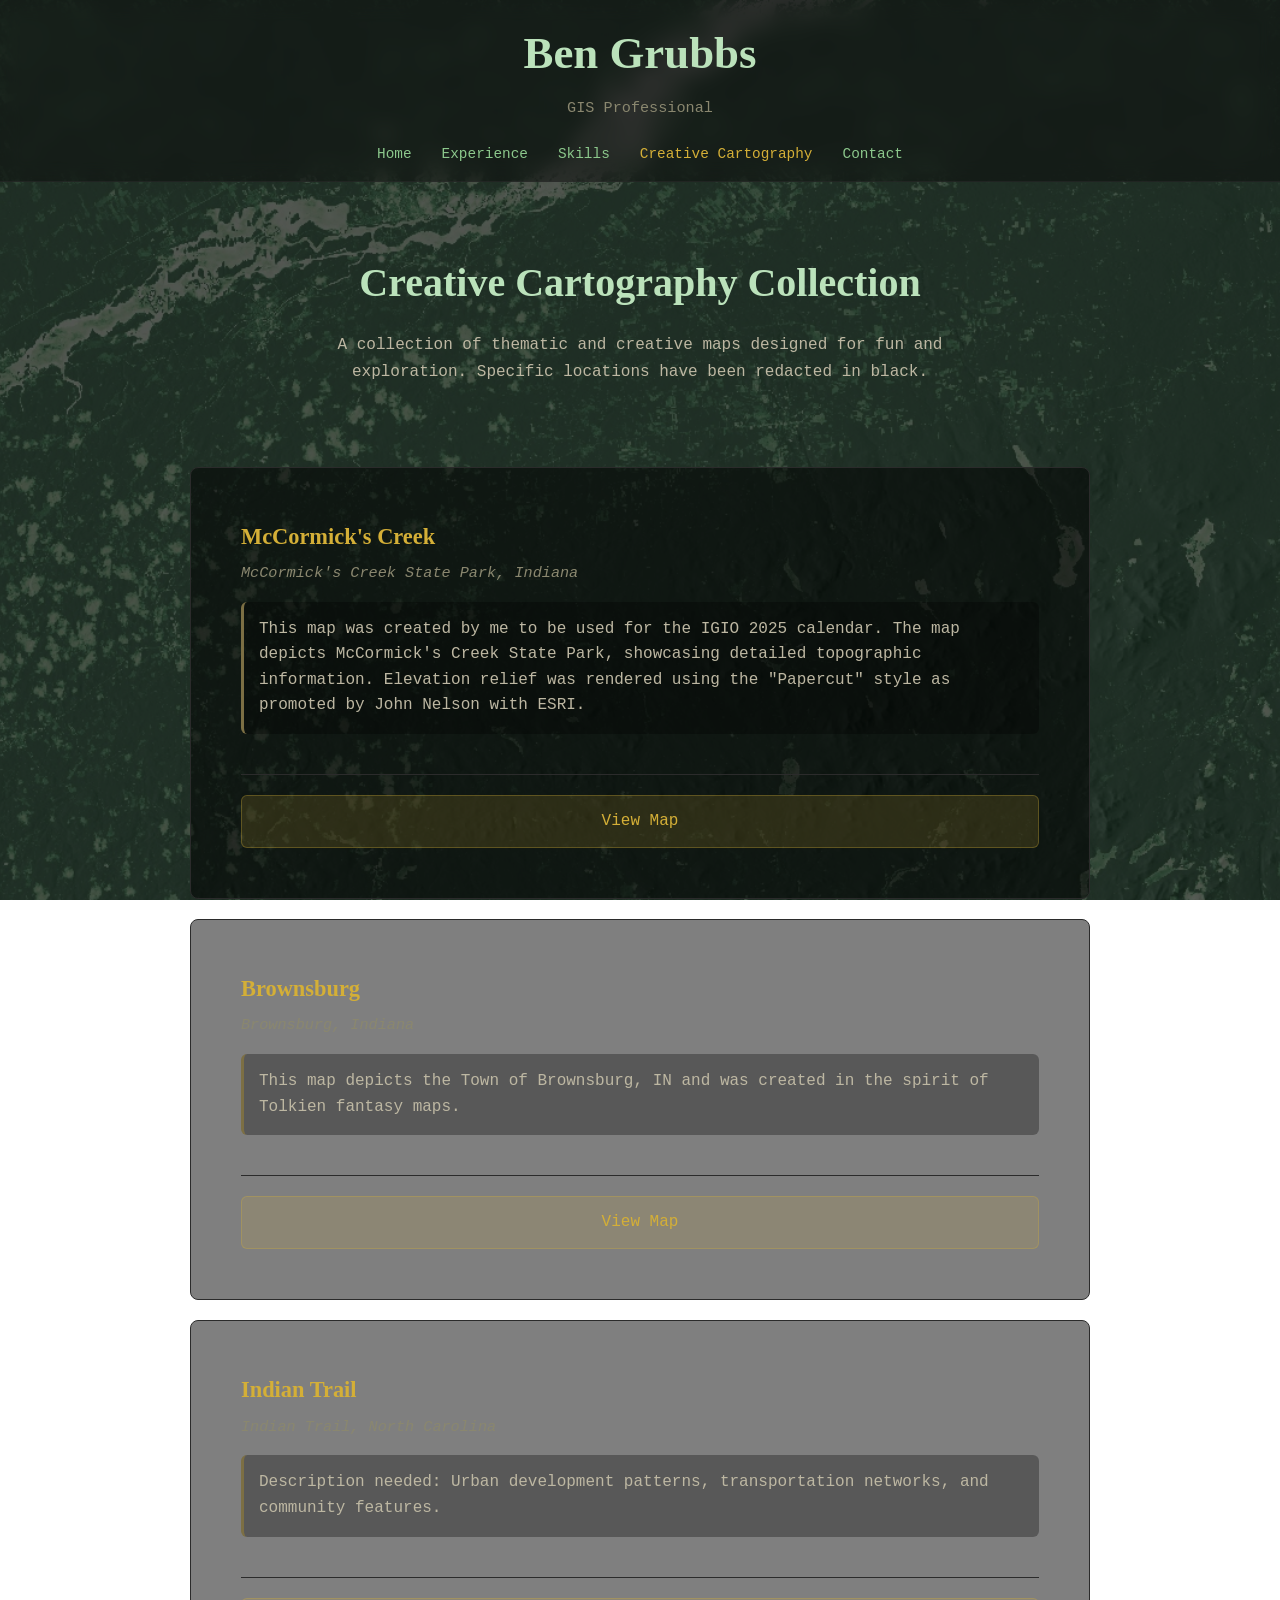
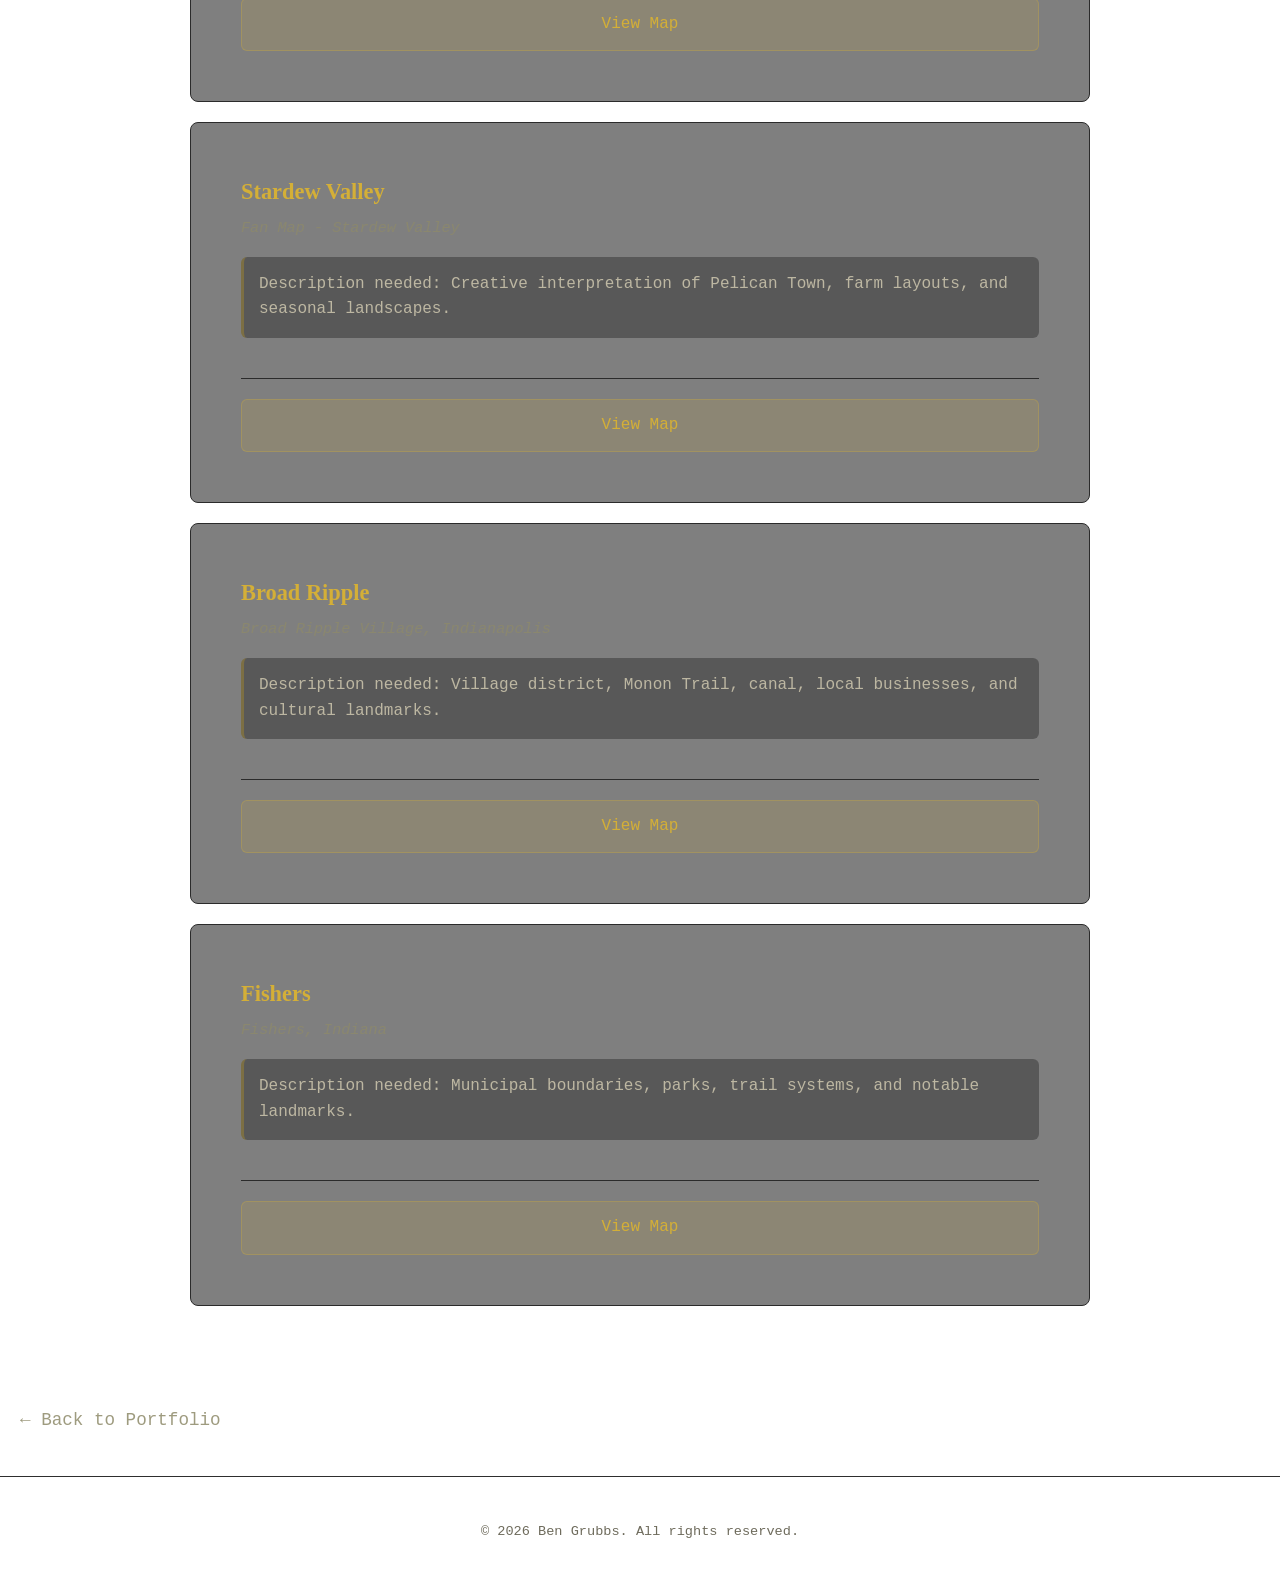
==== cartography.html @ 24f66b5e "initial commit" ====
<!DOCTYPE html>
<html lang="en">
<head>
    <meta charset="UTF-8">
    <meta name="viewport" content="width=device-width, initial-scale=1.0">
    <title>Creative Cartography Collection</title>
    <link rel="stylesheet" href="styles.css">
    <style>
        /* Map Collection Page Styles */
        .map-collection-header {
            text-align: center;
            padding: 60px 20px 20px;
        }
        
        .map-collection-header h1 {
            font-family: "Cinzel", serif;
            color: #bbe2bb;
            font-size: 2.5rem;
            margin-bottom: 15px;
        }
        
        .map-collection-header p {
            color: #bdb7a2;
            max-width: 700px;
            margin: 0 auto;
        }
        
        /* Gallery Grid Layout */
        .map-gallery {
            display: grid;
            grid-template-columns: repeat(auto-fit, minmax(350px, 1fr));
            gap: 30px;
            max-width: 1400px;
            margin: 40px auto;
            padding: 20px;
        }
        
        .map-card {
            background: rgba(0, 0, 0, 0.5);
            border: 1px solid #2b2b2b;
            border-radius: 12px;
            overflow: hidden;
            transition: all 0.3s ease;
            backdrop-filter: blur(5px);
            display: flex;
            flex-direction: column;
        }
        
        .map-card:hover {
            transform: translateY(-8px);
            border-color: #7c6f44;
            box-shadow: 0 10px 30px rgba(0, 0, 0, 0.5);
            background: rgba(0, 0, 0, 0.7);
        }
        
        /* Map Preview/Thumbnail Area */
        .map-preview {
            width: 100%;
            height: 220px;
            background: #1a1a1a;
            position: relative;
            cursor: pointer;
            border-bottom: 1px solid #2b2b2b;
            overflow: hidden;
        }
        
        .map-thumbnail {
            width: 100%;
            height: 100%;
            object-fit: cover;
            transition: transform 0.5s ease;
        }
        
        .map-card:hover .map-thumbnail {
            transform: scale(1.05);
        }
        
        /* Placeholder for maps without thumbnails */
        .map-preview-placeholder {
            width: 100%;
            height: 100%;
            display: flex;
            flex-direction: column;
            align-items: center;
            justify-content: center;
            background: linear-gradient(135deg, #1a1a1a 0%, #2a2a2a 100%);
            color: #d4af37;
        }
        
        .placeholder-icon {
            font-size: 4rem;
            margin-bottom: 10px;
            opacity: 0.7;
        }
        
        .placeholder-text {
            font-family: "Cinzel", serif;
            font-size: 1rem;
            color: #8a876f;
        }
        
        /* Overlay for preview click */
        .map-preview-overlay {
            position: absolute;
            top: 0;
            left: 0;
            right: 0;
            bottom: 0;
            background: rgba(0, 0, 0, 0.5);
            display: flex;
            align-items: center;
            justify-content: center;
            opacity: 0;
            transition: opacity 0.3s ease;
        }
        
        .map-preview:hover .map-preview-overlay {
            opacity: 1;
        }
        
        .preview-icon {
            background: rgba(212, 175, 55, 0.9);
            color: #0b0b0b;
            padding: 12px 24px;
            border-radius: 30px;
            font-weight: bold;
            transform: translateY(20px);
            transition: transform 0.3s ease;
        }
        
        .map-preview:hover .preview-icon {
            transform: translateY(0);
        }
        
        /* Map Information */
        .map-info {
            padding: 25px;
            flex: 1;
            display: flex;
            flex-direction: column;
        }
        
        .map-title {
            color: #d4af37;
            font-size: 1.4rem;
            margin: 0 0 5px 0;
            font-family: "Cinzel", serif;
        }
        
        .map-location {
            color: #8a876f;
            font-size: 0.9rem;
            margin: 0 0 15px 0;
            font-style: italic;
        }
        
        /* Description placeholder */
        .map-description {
            color: #bdb7a2;
            font-size: 0.95rem;
            line-height: 1.6;
            margin: 0 0 20px 0;
            flex: 1;
        }
        
        .description-placeholder {
            color: #6e6b5c;
            font-style: italic;
            background: rgba(255, 255, 255, 0.03);
            padding: 12px;
            border-radius: 6px;
            border-left: 3px solid #7c6f44;
        }
        
        /* Action Buttons */
        .map-actions {
            display: flex;
            gap: 12px;
            margin-top: 20px;
            border-top: 1px solid #2b2b2b;
            padding-top: 20px;
        }
        
        .view-btn, .download-btn {
            flex: 1;
            text-align: center;
            padding: 12px;
            border-radius: 6px;
            text-decoration: none;
            font-size: 0.95rem;
            transition: all 0.3s ease;
            font-weight: 500;
        }
        
        .view-btn {
            background: rgba(212, 175, 55, 0.15);
            color: #d4af37;
            border: 1px solid rgba(212, 175, 55, 0.3);
        }
        
        .view-btn:hover {
            background: rgba(212, 175, 55, 0.25);
            border-color: #d4af37;
            transform: translateY(-2px);
        }
        
        .download-btn {
            background: rgba(140, 200, 140, 0.15);
            color: #8cc88c;
            border: 1px solid rgba(140, 200, 140, 0.3);
        }
        
        .download-btn:hover {
            background: rgba(140, 200, 140, 0.25);
            border-color: #8cc88c;
            transform: translateY(-2px);
        }
        
        /* Modal for full-screen viewing */
        .modal {
            display: none;
            position: fixed;
            top: 0;
            left: 0;
            width: 100%;
            height: 100%;
            background: rgba(0, 0, 0, 0.98);
            z-index: 2000;
            padding: 30px;
            box-sizing: border-box;
            backdrop-filter: blur(10px);
        }
        
        .modal.active {
            display: flex;
            flex-direction: column;
        }
        
        .modal-content {
            flex: 1;
            width: 100%;
            height: calc(100% - 80px);
            border: none;
            background: white;
            border-radius: 8px;
        }
        
        .modal-header {
            display: flex;
            justify-content: space-between;
            align-items: center;
            margin-bottom: 20px;
            color: white;
            padding: 0 10px;
        }
        
        .modal-header h2 {
            color: #d4af37;
            margin: 0;
            font-family: "Cinzel", serif;
        }
        
        .close-modal {
            background: none;
            border: none;
            color: white;
            font-size: 3rem;
            cursor: pointer;
            padding: 0 15px;
            line-height: 1;
            transition: color 0.3s ease;
        }
        
        .close-modal:hover {
            color: #d4af37;
        }
        
        .back-link {
            display: inline-block;
            margin: 20px 0 40px 20px;
            color: #9e9b7f;
            text-decoration: none;
            font-size: 1.1rem;
            transition: color 0.3s ease;
        }
        
        .back-link:hover {
            color: #d4af37;
        }
        
        .back-link::before {
            content: "← ";
        }
        
        /* Responsive Design */
        @media screen and (max-width: 768px) {
            .map-gallery {
                grid-template-columns: 1fr;
                gap: 20px;
            }
            
            .modal {
                padding: 15px;
            }
            
            .modal-header h2 {
                font-size: 1.2rem;
            }
        }
        
        @media screen and (max-width: 600px) {
            .map-collection-header h1 {
                font-size: 2rem;
            }
            
            .map-actions {
                flex-direction: column;
            }
            
            .map-preview {
                height: 180px;
            }
        }
    </style>
</head>
<body>
    <header>
        <h1>Ben Grubbs</h1>
        <div class="tagline">GIS Professional</div>
        <nav>
            <a href="index.html">Home</a>
            <a href="index.html#experience">Experience</a>
            <a href="index.html#skills">Skills</a>
            <a href="cartography.html" style="color: #d4af37;">Creative Cartography</a>
            <a href="index.html#contact">Contact</a>
        </nav>
    </header>

<main>
    <div class="map-collection-header">
        <h1>Creative Cartography Collection</h1>
        <p>A collection of thematic and creative maps designed for fun and exploration. Specific locations have been redacted in black.</p>
    </div>
    
    <div class="map-list-simple">
        
        <!-- McCormicks Map -->
        <div class="map-entry-simple">
            <div class="map-info">
                <h3 class="map-title">McCormick's Creek</h3>
                <p class="map-location">McCormick's Creek State Park, Indiana</p>
                
                <div class="map-description">
                    This map was created by me to be used for the IGIO 2025 calendar. The map depicts McCormick's Creek State Park, showcasing detailed topographic information. Elevation relief was rendered using the "Papercut" style as promoted by John Nelson with ESRI.
                </div>
                
                <div class="map-actions">
                    <a href="projects/mccormicks.pdf" target="_blank" class="view-btn">View Map</a>
                </div>
            </div>
        </div>
        
        <!-- Brownsburg Map -->
        <div class="map-entry-simple">
            <div class="map-info">
                <h3 class="map-title">Brownsburg</h3>
                <p class="map-location">Brownsburg, Indiana</p>
                
                <div class="map-description">
                    This map depicts the Town of Brownsburg, IN and was created in the spirit of Tolkien fantasy maps.
                </div>
                
                <div class="map-actions">
                    <a href="projects/brownsburg.pdf" target="_blank" class="view-btn">View Map</a>
                </div>
            </div>
        </div>
        
        <!-- Indian Trail Map -->
        <div class="map-entry-simple">
            <div class="map-info">
                <h3 class="map-title">Indian Trail</h3>
                <p class="map-location">Indian Trail, North Carolina</p>
                
                <div class="map-description">
                    Description needed: Urban development patterns, transportation networks, and community features.
                </div>
                
                <div class="map-actions">
                    <a href="projects/indiantrail.pdf" target="_blank" class="view-btn">View Map</a>
                </div>
            </div>
        </div>
        
        <!-- Stardew Map -->
        <div class="map-entry-simple">
            <div class="map-info">
                <h3 class="map-title">Stardew Valley</h3>
                <p class="map-location">Fan Map - Stardew Valley</p>
                
                <div class="map-description">
                    Description needed: Creative interpretation of Pelican Town, farm layouts, and seasonal landscapes.
                </div>
                
                <div class="map-actions">
                    <a href="projects/stardew.pdf" target="_blank" class="view-btn">View Map</a>
                </div>
            </div>
        </div>
        
        <!-- Broad Ripple Map -->
        <div class="map-entry-simple">
            <div class="map-info">
                <h3 class="map-title">Broad Ripple</h3>
                <p class="map-location">Broad Ripple Village, Indianapolis</p>
                
                <div class="map-description">
                    Description needed: Village district, Monon Trail, canal, local businesses, and cultural landmarks.
                </div>
                
                <div class="map-actions">
                    <a href="projects/broadripple.pdf" target="_blank" class="view-btn">View Map</a>
                </div>
            </div>
        </div>
        
        <!-- Fishers Map -->
        <div class="map-entry-simple">
            <div class="map-info">
                <h3 class="map-title">Fishers</h3>
                <p class="map-location">Fishers, Indiana</p>
                
                <div class="map-description">
                    Description needed: Municipal boundaries, parks, trail systems, and notable landmarks.
                </div>
                
                <div class="map-actions">
                    <a href="projects/fishers.pdf" target="_blank" class="view-btn">View Map</a>
                </div>
            </div>
        </div>
        
    </div>
</main>

<!-- Simple styles for the map list -->
<style>
.map-collection-header {
    text-align: center;
    padding: 40px 20px 20px;
}

.map-collection-header h1 {
    font-family: "Cinzel", serif;
    color: #bbe2bb;
    font-size: 2.5rem;
    margin-bottom: 15px;
}

.map-collection-header p {
    color: #bdb7a2;
    max-width: 700px;
    margin: 0 auto;
}

.map-list-simple {
    max-width: 900px;
    margin: 40px auto;
    padding: 20px;
}

.map-entry-simple {
    background: rgba(0, 0, 0, 0.5);
    margin-bottom: 20px;
    padding: 25px;
    border-radius: 8px;
    border: 1px solid #2b2b2b;
    transition: all 0.3s ease;
}

.map-entry-simple:hover {
    border-color: #7c6f44;
    background: rgba(0, 0, 0, 0.7);
    transform: translateX(5px);
}

.map-title {
    color: #d4af37;
    font-size: 1.4rem;
    margin: 0 0 5px 0;
    font-family: "Cinzel", serif;
}

.map-location {
    color: #8a876f;
    font-size: 0.95rem;
    margin: 0 0 15px 0;
    font-style: italic;
}

.map-description {
    color: #bdb7a2;
    font-size: 1rem;
    line-height: 1.6;
    margin: 0 0 20px 0;
    padding: 15px;
    background: rgba(0, 0, 0, 0.3);
    border-radius: 6px;
    border-left: 3px solid #7c6f44;
}

.map-actions {
    display: flex;
    justify-content: flex-end;
}

.view-btn {
    background: rgba(212, 175, 55, 0.15);
    color: #d4af37;
    padding: 12px 30px;
    border-radius: 6px;
    text-decoration: none;
    font-size: 1rem;
    transition: all 0.3s ease;
    border: 1px solid rgba(212, 175, 55, 0.3);
    display: inline-block;
}

.view-btn:hover {
    background: rgba(212, 175, 55, 0.25);
    border-color: #d4af37;
    transform: translateY(-2px);
}

@media screen and (max-width: 600px) {
    .map-collection-header h1 {
        font-size: 2rem;
    }
    
    .map-entry-simple {
        padding: 20px;
    }
    
    .map-title {
        font-size: 1.2rem;
    }
    
    .map-actions {
        justify-content: stretch;
    }
    
    .view-btn {
        width: 100%;
        text-align: center;
    }
}
</style>
        
        <!-- Modal for full-screen viewing -->
        <div id="pdfModal" class="modal">
            <div class="modal-header">
                <h2 id="modalTitle">Map Viewer</h2>
                <button class="close-modal" onclick="closeModal()">×</button>
            </div>
            <iframe id="modalFrame" class="modal-content"></iframe>
        </div>
        
        <a href="index.html" class="back-link">Back to Portfolio</a>
    </main>

    <footer>
        <p>&copy; 2026 Ben Grubbs. All rights reserved.</p>
    </footer>

    <script>
        function openModal(pdfPath, title) {
            document.getElementById('modalTitle').textContent = title;
            document.getElementById('modalFrame').src = pdfPath;
            document.getElementById('pdfModal').classList.add('active');
            document.body.style.overflow = 'hidden';
        }
        
        function closeModal() {
            document.getElementById('pdfModal').classList.remove('active');
            document.getElementById('modalFrame').src = '';
            document.body.style.overflow = 'auto';
        }
        
        // Close modal with Escape key
        document.addEventListener('keydown', function(e) {
            if (e.key === 'Escape') {
                closeModal();
            }
        });
        
        // Close modal when clicking outside
        document.getElementById('pdfModal').addEventListener('click', function(e) {
            if (e.target === this) {
                closeModal();
            }
        });
        
        // Add smooth scroll for anchor links
        document.querySelectorAll('a[href^="#"]').forEach(anchor => {
            anchor.addEventListener('click', function (e) {
                e.preventDefault();
                document.querySelector(this.getAttribute('href')).scrollIntoView({
                    behavior: 'smooth'
                });
            });
        });
    </script>
</body>
</html>
---- styles.css ----
/* -------------------------
GLOBAL STYLE
------------------------- */

body {
    margin: 0;
    font-family: "Source Code Pro", monospace;
    color: #d6d2c4;
    line-height: 1.7;
    font-size: 16px;
    /* Full screen background */
    background-image: url('images/hillshade_ndvi.png');
    background-repeat: no-repeat;
    background-size: cover;
    background-attachment: fixed;
    background-position: center;
    position: relative;
}

/* Add dark overlay */
body::before {
    content: "";
    position: fixed;
    top: 0;
    left: 0;
    width: 100%;
    height: 100%;
    background-color: rgba(0, 0, 0, 0.6);
    z-index: -1;
}

/* Make sure content stays above overlay */
body > * {
    position: relative;
    z-index: 1;
}

/* -------------------------
LINKS
------------------------- */

a {
    color: #8cc88c;
    text-decoration: none;
    transition: color 0.25s ease;
}

a:hover {
    color: #8e8f45;
}

a:visited {
    color: #66b166;
}

/* -------------------------
HEADER - STICKY & TRANSPARENT
------------------------- */

header {
    position: sticky;
    top: 0;
    z-index: 1000;
    text-align: center;
    padding: 15px 20px;
    border-bottom: 1px solid rgba(46, 46, 46, 0.5);
    
    /* Glass morphism effect */
    background: rgba(11, 11, 11, 0.5);
    backdrop-filter: blur(10px);
    -webkit-backdrop-filter: blur(10px);
    
    width: 100%;
    box-sizing: border-box;
    transition: padding 0.3s ease, background 0.3s ease;
}

/* More compact style when scrolled */
header.scrolled {
    padding: 12px 20px;
    background: rgba(11, 11, 11, 0.5);
    backdrop-filter: blur(12px);
    -webkit-backdrop-filter: blur(12px);
}

header h1 {
    font-family: "Cinzel", serif;
    font-size: 2.8rem;
    color: #bbe2bb;
    margin: 0 0 5px 0;
    transition: font-size 0.3s ease;
}

/* Smaller title when scrolled */
header.scrolled h1 {
    font-size: 2.2rem;
}

.tagline {
    color: #8a876f;
    margin-bottom: 20px;
    font-size: 0.95rem;
    transition: opacity 0.3s ease, margin 0.3s ease;
}

/* Hide tagline when scrolled */
header.scrolled .tagline {
    opacity: 0;
    margin: 0;
    height: 0;
    overflow: hidden;
}

nav {
    display: flex;
    justify-content: center;
    flex-wrap: wrap;
    gap: 10px;
}

nav a {
    margin: 0 10px;
    text-decoration: none;
    color: #8cc88c;
    font-size: 0.9rem;
    transition: color 0.3s;
    white-space: nowrap;
}

nav a:hover {
    color: #d4af37;
}

/* -------------------------
HERO
------------------------- */

#hero {
    margin-top:10%;
    padding: 130px 20px;
    text-align: center;
    background: rgba(0, 0, 0, 0.3);
}

#hero h2 {
    font-family: "Cinzel", serif;
    font-size: 2.4rem;
    color: #d4af37;
    margin-bottom: 15px;
}

#hero p {
    max-width: 700px;
    margin: auto;
    color: #bdb7a2;
}


/* Add this to your CSS file */
.transparent-container {
    background: rgba(0, 0, 0, 0.3);
    padding: 40px;
    border-radius: 4px;
    max-width: 900px;
    margin: 0 auto;
}

/* -------------------------
SECTIONS
------------------------- */

section {
    padding: 80px 25px;
    max-width: 1050px;
    margin: auto;
}

/* Add scroll padding for anchor links */
section[id] {
    scroll-margin-top: 120px;
}

h2 {
    font-family: "Cinzel", serif;
    color: #bbe2bb;
    margin-bottom: 35px;
    letter-spacing: 1px;
}

p {
    margin-bottom: 18px;
}

/* -------------------------
EXPERIENCE GRID
------------------------- */

.project-grid {
    display: grid;
    grid-template-columns: 1fr;
    gap: 30px;
}

/* -------------------------
EXPERIENCE CARD
------------------------- */

.project-card {
    background: rgba(0, 0, 0, 0.3);
    backdrop-filter: blur(5px);
    -webkit-backdrop-filter: blur(5px);
    border: 1px solid #2b2b2b;
    padding: 28px;
    transition: transform 0.25s ease, border 0.25s ease;
}

.project-card:hover {
    transform: translateY(-4px);
    border-color: #7c6f44;
}

.project-card h3 {
    color: #8cc88c;
    font-size: 1.2rem;
    margin-bottom: 6px;
}

.project-card strong {
    color: #c8b98c;
}

.project-card p {
    color: #a7a38f;
    margin-bottom: 15px;
    font-size: 0.95rem;
}

/* -------------------------
EXPERIENCE BULLETS
------------------------- */

.project-card ul {
    margin-top: 10px;
    padding-left: 18px;
}

.project-card li {
    margin-bottom: 10px;
    color: #cfcab6;
}

/* -------------------------
SKILLS
------------------------- */

.skills-list {
    list-style: none;
    padding: 0;
    max-width: 850px;
}

.skills-list li {
    padding: 12px 0;
    border-bottom: 1px solid #262626;
    line-height: 1.6;
}

.skills-list strong {
    color: #c8b98c;
}


/* -------------------------
EDUCATION
------------------------- */

#education p {
    margin-bottom: 22px;
    color: #cfcab6;
}

#education strong {
    color: #c8b98c;
}

/* -------------------------
CONTACT
------------------------- */

#contact p {
    margin: 10px 0;
    color: #bdb7a2;
}

/* -------------------------
FOOTER
------------------------- */

footer {
    text-align: center;
    padding: 30px;
    border-top: 1px solid #2e2e2e;
    color: #6e6b5c;
    font-size: 0.85rem;
}

/* -------------------------
PROJECT GRID
------------------------- */

.projects-grid {
    display: grid;
    grid-template-columns: repeat(auto-fit, minmax(320px, 1fr));
    gap: 30px;
}

/* -------------------------
PROJECT CARD IMAGES
------------------------- */

.project-card img {
    width: 100%;
    height: 160px;
    object-fit: contain;
    object-position: center;
    border-radius: 4px;
    margin-bottom: 15px;
    border: 1px solid #2b2b2b;
    transition: transform 0.3s ease;
}

.project-card:hover img {
    transform: scale(1.02);
    border-color: #7c6f44;
}

/* -------------------------
MOBILE OPTIMIZATIONS
------------------------- */

@media screen and (max-width: 768px) {
    /* Header adjustments */
    header {
        padding: 20px 15px;
    }
    
    header h1 {
        font-size: 2rem;
    }
    
    header.scrolled h1 {
        font-size: 1.6rem;
    }
    
    .tagline {
        font-size: 0.85rem;
        margin-bottom: 15px;
    }
    
    nav {
        gap: 5px;
    }
    
    nav a {
        margin: 0 5px;
        font-size: 0.8rem;
        padding: 5px;
    }
    
    /* Hero section */
    #hero {
        padding: 80px 15px;
    }
    
    #hero h2 {
        font-size: 1.8rem;
    }
    
    /* Sections */
    section {
        padding: 60px 15px;
    }
    
    section[id] {
        scroll-margin-top: 100px;
    }
    
    h2 {
        font-size: 1.5rem;
        margin-bottom: 25px;
    }
    
    /* Project cards */
    .project-card {
        padding: 20px;
    }
    
    .project-card img {
        height: 120px;
    }
    
    /* Skills */
    .skills-list li {
        font-size: 0.9rem;
    }
}

/* Small mobile devices */
@media screen and (max-width: 480px) {
    header h1 {
        font-size: 1.6rem;
    }
    
    header.scrolled h1 {
        font-size: 1.3rem;
    }
    
    nav {
        flex-wrap: wrap;
    }
    
    nav a {
        font-size: 0.75rem;
        margin: 2px;
        padding: 4px 8px;
        background: rgba(0, 0, 0, 0.3);
        border-radius: 4px;
    }
    
    #hero h2 {
        font-size: 1.5rem;
    }
    
    .projects-grid {
        grid-template-columns: 1fr;
    }
}

/* Landscape mode */
@media screen and (max-width: 768px) and (orientation: landscape) {
    header {
        padding: 10px 15px;
    }
    
    header h1 {
        font-size: 1.6rem;
    }
    
    .tagline {
        display: none;
    }
}

.accordion {
  background-color: #eee;
  color: #444;
  cursor: pointer;
  padding: 18px;
  width: 100%;
  border: none;
  text-align: left;
  outline: none;
  font-size: 15px;
  transition: 0.4s;
}

.active, .accordion:hover {
  background-color: #ccc;
}

.panel {
  padding: 0 18px;
  background-color: white;
  max-height: 0;
  overflow: hidden;
  transition: max-height 0.2s ease-out;
}
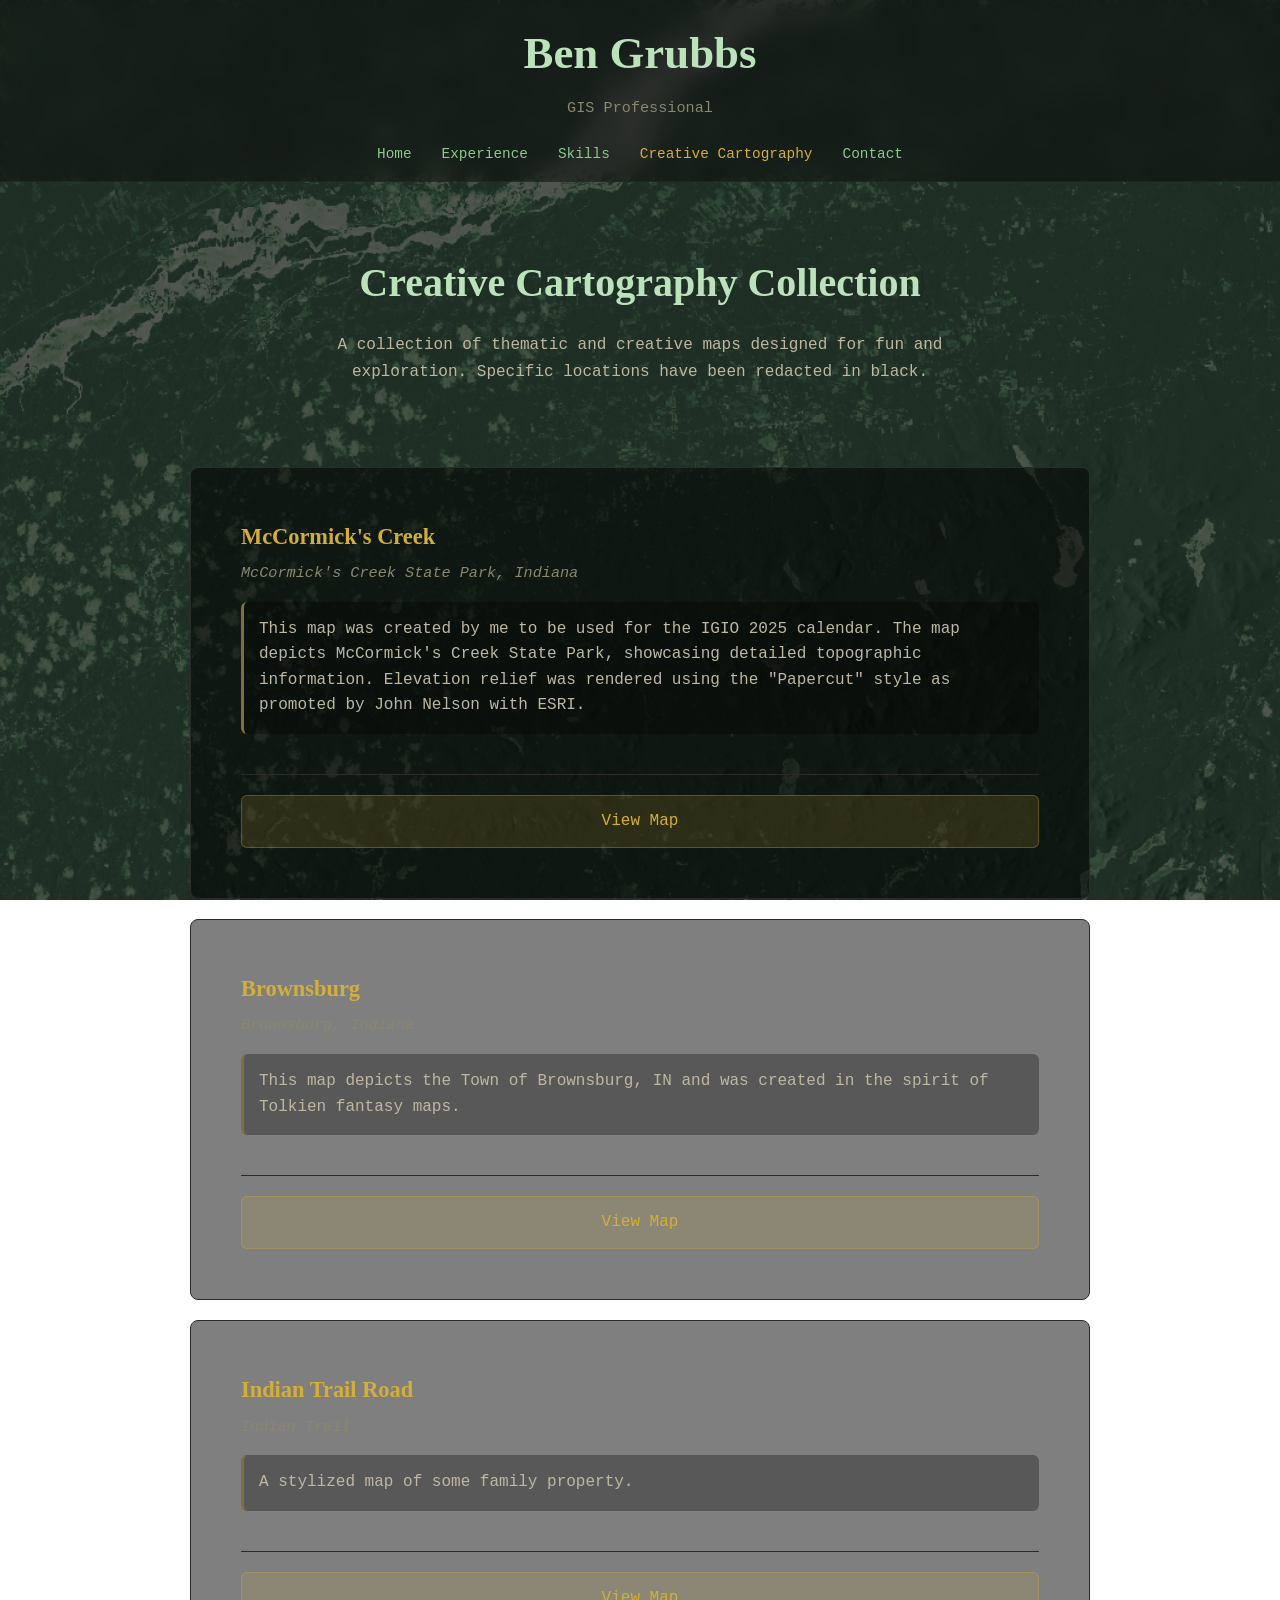
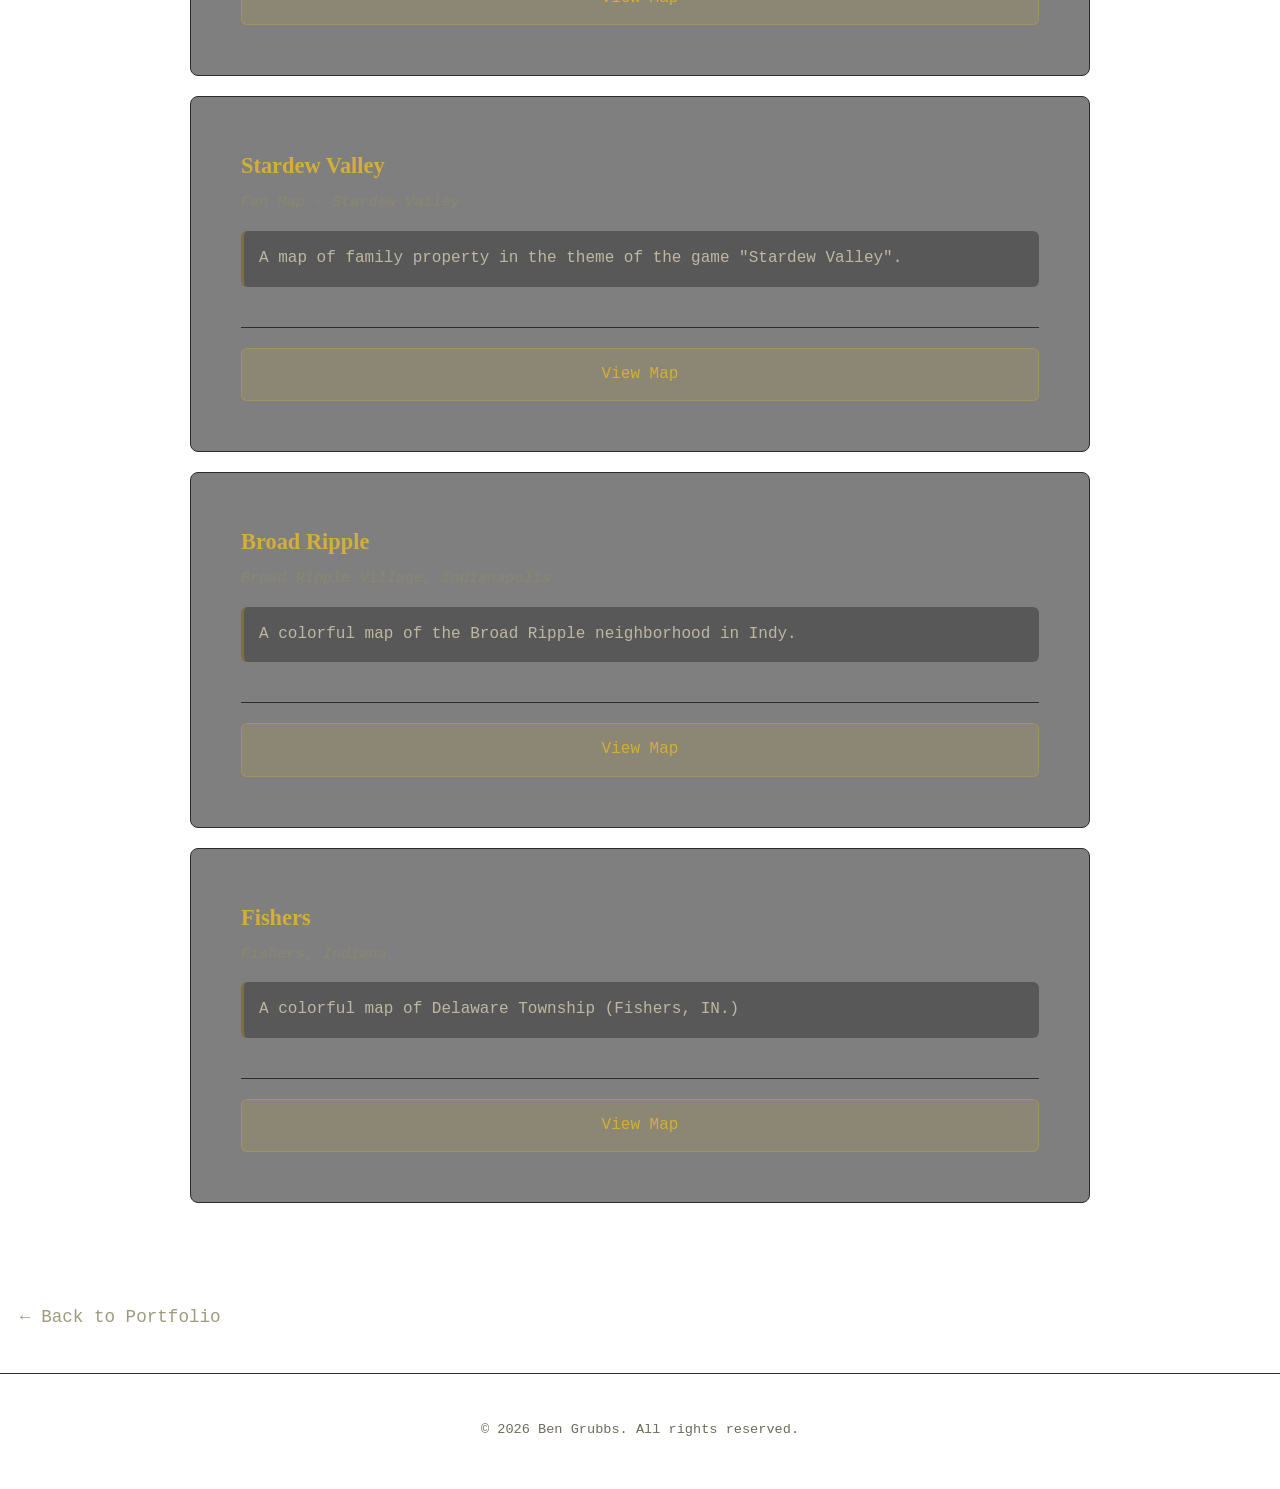
==== commit eccea10a: "Add files via upload" ====
--- a/cartography.html
+++ b/cartography.html
@@ -379,11 +379,10 @@
         <!-- Indian Trail Map -->
         <div class="map-entry-simple">
             <div class="map-info">
-                <h3 class="map-title">Indian Trail</h3>
-                <p class="map-location">Indian Trail, North Carolina</p>
-                
+                <h3 class="map-title">Indian Trail Road</h3>
+                <p class="map-location">Indian Trail</p>
                 <div class="map-description">
-                    Description needed: Urban development patterns, transportation networks, and community features.
+                    A stylized map of some family property.
                 </div>
                 
                 <div class="map-actions">
@@ -399,7 +398,7 @@
                 <p class="map-location">Fan Map - Stardew Valley</p>
                 
                 <div class="map-description">
-                    Description needed: Creative interpretation of Pelican Town, farm layouts, and seasonal landscapes.
+                    A map of family property in the theme of the game "Stardew Valley". 
                 </div>
                 
                 <div class="map-actions">
@@ -415,7 +414,7 @@
                 <p class="map-location">Broad Ripple Village, Indianapolis</p>
                 
                 <div class="map-description">
-                    Description needed: Village district, Monon Trail, canal, local businesses, and cultural landmarks.
+                    A colorful map of the Broad Ripple neighborhood in Indy.
                 </div>
                 
                 <div class="map-actions">
@@ -431,7 +430,7 @@
                 <p class="map-location">Fishers, Indiana</p>
                 
                 <div class="map-description">
-                    Description needed: Municipal boundaries, parks, trail systems, and notable landmarks.
+                    A colorful map of Delaware Township (Fishers, IN.) 
                 </div>
                 
                 <div class="map-actions">
